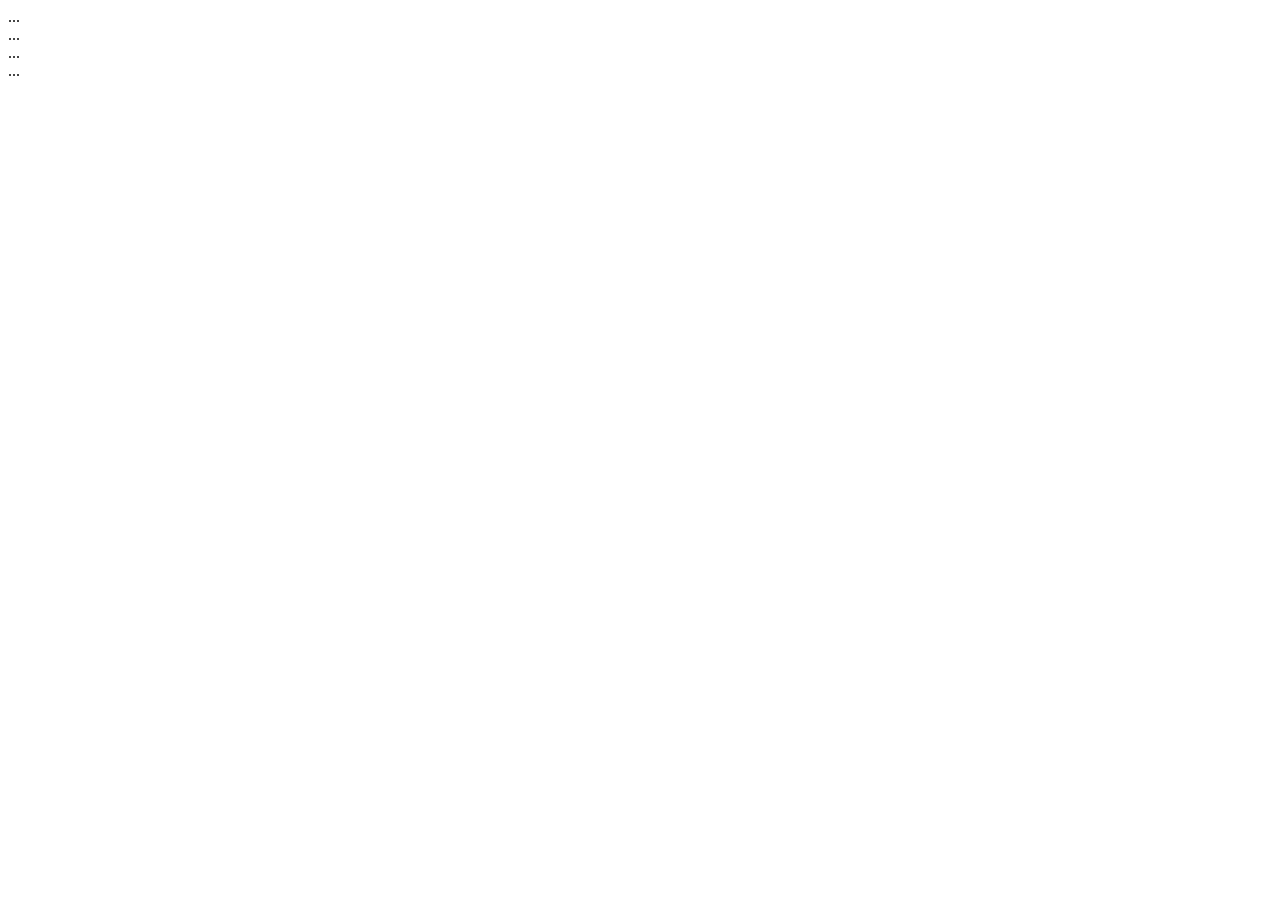
==== profile/index.html @ fd3a88df "added a index.html for the profile page." ====
<!DOCTYPE html>
<html lang="en">
<head>
    <meta charset="UTF-8">
    <meta name="viewport" content="width=device-width, initial-scale=1.0">
    <title>Profile</title>
</head>
<body>
    <header>
    <!-- same nav as every other page -->
    <div class="logo">...</div>
    <div class="searchBar">...</div>
    <nav class="main-nav">...</nav>
    <div class="auth-btns">...</div>
</header>

<main>


    <!-- Profile section-->
     <div class="profile-header">

        <div class="profile-banner">

        </div>
        
        

     </div>


</main>


</body>
</html>
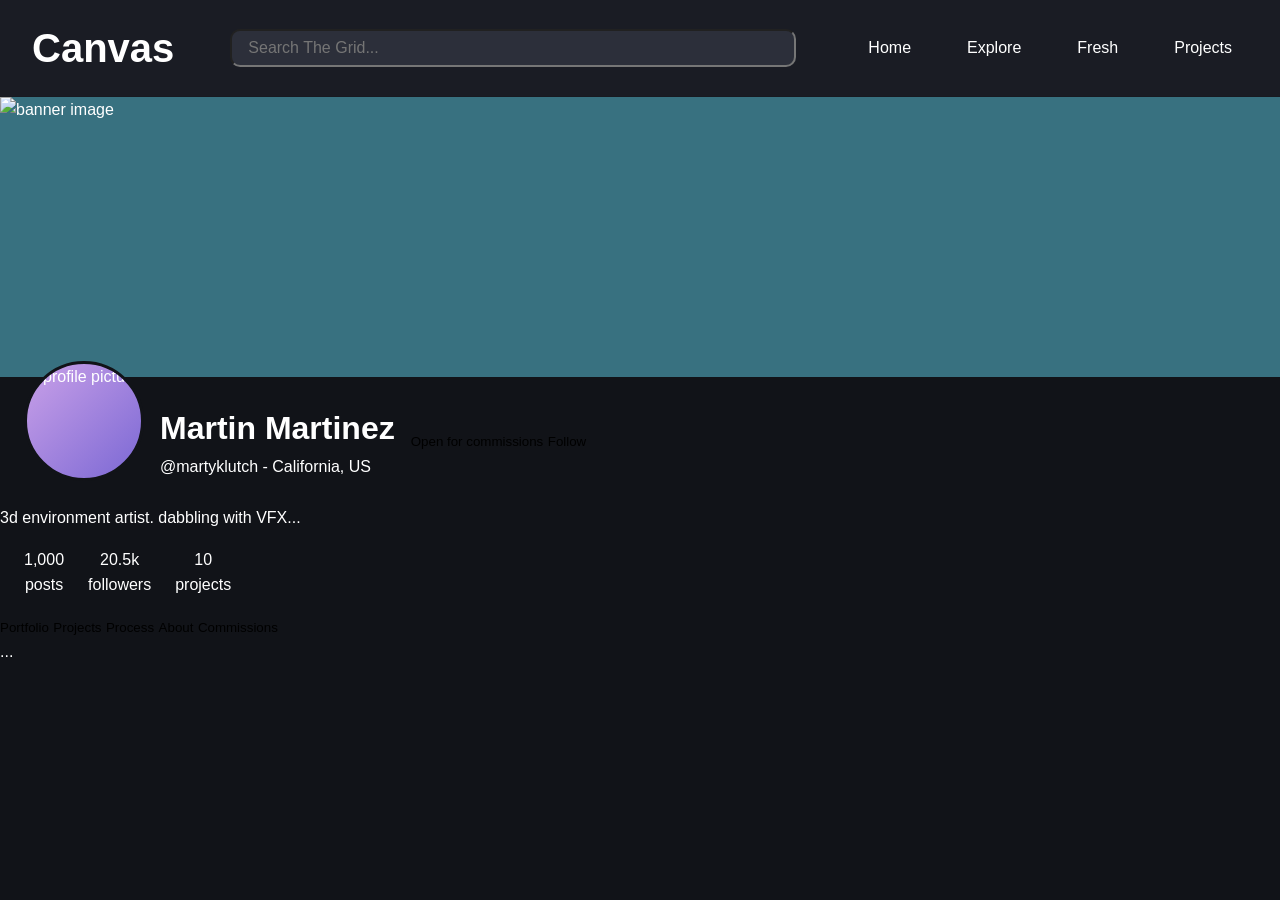
==== commit 216ff762: "added placeholders for name, handle, and location. placeholder for user photo and banner. formatted " ====
--- a/profile/index.html
+++ b/profile/index.html
@@ -4,29 +4,87 @@
     <meta charset="UTF-8">
     <meta name="viewport" content="width=device-width, initial-scale=1.0">
     <title>Profile</title>
+    <link rel="stylesheet" href="/css/style.css">
 </head>
 <body>
     <header>
-    <!-- same nav as every other page -->
-    <div class="logo">...</div>
-    <div class="searchBar">...</div>
-    <nav class="main-nav">...</nav>
-    <div class="auth-btns">...</div>
+        <!-- My Logo -->
+        <div class="logo">
+            <a href="index.html">Canvas</a>
+        </div>
+
+        <!-- Search Form -->
+
+        <div class= "searchBar">
+            <input class="search-input" type="text" name="search" placeholder="Search The Grid...">
+        </div>
+
+        <!-- Navigation Menu -->
+        <nav class="main-nav">
+            <ul>
+                <li><a href="#">Home</a></li>
+                <li><a href="#">Explore</a></li>
+                <li><a href="#">Fresh</a></li>
+                <li><a href="#">Projects</a></li> 
+            </ul>
+        </nav>
+
 </header>
 
 <main>
 
 
     <!-- Profile section-->
-     <div class="profile-header">
+    <div class="profile-header">
 
-        <div class="profile-banner">
+    <div class="profile-banner">
+        <img src="#" alt="banner image">
+    </div>
 
+    <div class="profile-info">
+        <img class="profile-avatar" src="#" alt="profile picture">
+        <div class="profile-details">
+            <h1>Martin Martinez</h1>
+            <p>@martyklutch - California, US</p>
         </div>
-        
-        
+        <div class="profile-actions">
+            <button class="btn-commission">Open for commissions</button>
+            <button class="btn-follow">Follow</button>
+        </div>
+    </div>
 
-     </div>
+    <div class="profile-bio">
+        <p>3d environment artist. dabbling with VFX...</p>
+    </div>
+
+    <div class="profile-stats">
+        <div class="stat">
+            <span class="stat-number">1,000</span>
+            <span class="stat-label">posts</span>
+        </div>
+        <div class="stat">
+            <span class="stat-number">20.5k</span>
+            <span class="stat-label">followers</span>
+        </div>
+        <div class="stat">
+            <span class="stat-number">10</span>
+            <span class="stat-label">projects</span>
+        </div>
+    </div>
+
+    <div class="profile-tabs">
+        <button class="tab active">Portfolio</button>
+        <button class="tab">Projects</button>
+        <button class="tab">Process</button>
+        <button class="tab">About</button>
+        <button class="tab">Commissions</button>
+    </div>
+
+</div>
+
+        <!-- Masonary Grid -->
+        <div class="grid" id="feed">...</div>
+
 
 
 </main>
--- a/css/style.css
+++ b/css/style.css
@@ -0,0 +1,353 @@
+/* ============================================
+   RESET
+   ============================================ */
+* {
+    margin: 0;
+    padding: 0;
+    box-sizing: border-box;
+}
+
+/* ============================================
+   VARIABLES
+   ============================================ */
+:root {
+    /* Colors */
+    --color-bg: #111318;
+    --color-surface: #1a1c24;
+    --color-tone1: #2C2F3A;
+    --color-border: rgba(0, 0, 0, 0.08);
+    --color-text-primary: #ffffff;
+    --color-text-secondary: #666666;
+    --color-text-muted: #aaaaaa;
+    --color-accent: #387180;
+    --color-gold: #f0c050;
+    --color-red: #A30B37;
+    --color-hover: #7798A6;
+
+    /* Typography */
+    --font-main: 'Inter', sans-serif;
+
+    /* Spacing */
+    --spacing-sm: 8px;
+    --spacing-md: 16px;
+    --spacing-lg: 24px;
+    --spacing-xl: 48px;
+
+    /* Border radius */
+    --radius-sm: 6px;
+    --radius-md: 10px;
+    --radius-lg: 16px;
+    --radius-pill: 9999px;
+
+}
+
+/* ============================================
+BASE / GLOBAL
+   ============================================ */
+body {
+    background-color: var(--color-bg);
+    color: var(--color-text-primary);
+    font-family: var(--font-main);
+    line-height: 1.6;
+}
+
+a {
+    text-decoration: none;
+    color: inherit;
+}
+
+img {
+    max-width: 100%;
+    display: block;
+}
+
+button {
+    cursor: pointer;
+    border: none;
+    background: none;
+    font-family: inherit;
+}
+
+ul {
+    list-style: none;
+}
+
+/* header styling */
+
+header {
+    display: flex;
+    align-items: center;
+    gap: 2rem;
+    padding: 1rem 2rem;
+    background-color: var(--color-surface);
+    border-bottom: 1px solid var(--color-border);
+}
+
+/* Logo */
+.logo a {
+    font-size: 2.5rem;
+    font-weight: bold;
+    color: var(--color-text-primary);
+}
+
+/* Navigation */
+.main-nav ul {
+    display: flex;
+    gap: var(--spacing-lg);
+    justify-content: space-between;
+}
+
+.main-nav a {
+    color: var(--color-text-primary);
+    font-weight: 500;
+    padding: var(--spacing-sm) var(--spacing-md);
+    transition: color 0.3s ease;
+}
+
+.main-nav a:hover {
+    color: var(--color-hover);
+}
+
+/* search bar */
+.searchBar {
+    flex: 1;
+    min-width: none;
+    margin: 0 var(--spacing-lg);
+    
+}
+
+.search-input {
+    width: 100%;
+    padding: var(--spacing-sm) var(--spacing-md);
+    background-color: var(--color-tone1);
+    color: var(--color-text-primary);
+    font-size: 16px;
+    border-radius: var(--radius-md);
+}
+
+.search-input:focus {
+    outline: none;
+    background-color: var(--color-tone1);
+    color: var(--color-text-primary);
+}
+
+/* Authentication Buttons */
+
+.auth-btns {
+    display: flex;
+    gap: var(--spacing-md);
+}
+
+.auth-btns a {
+    text-decoration: none;
+    color: var(--color-text-primary);
+    font-weight: 500;
+    padding: var(--spacing-sm) var(--spacing-md);
+    border-radius: var(--radius-pill);
+    background-color: var(--color-accent);
+    transition: background-color 0.3s ease, color 0.3s ease;
+}
+
+.btn-login, .btn-signup {
+    padding: var(--spacing-sm) var(--spacing-md);
+    border-radius: var(--radius-pill);
+    font-weight: 500;
+    background-color: var(--color-accent);
+    color: #fff;
+    transition: background-color 0.3s ease, color 0.3s ease;
+}
+
+.btn-login:hover, .btn-signup:hover {
+    background-color: var(--color-hover);
+    color: #fff;
+}
+
+/* --- filter options --- */
+
+.filter-options {
+    display: flex; 
+    min-width: none;
+    justify-content: space-evenly;
+    padding: var(--spacing-sm) var(--spacing-md);
+    gap: var(--spacing-md);
+    margin: var(--spacing-lg) 0;
+}
+
+.filter-btn {
+    padding: var(--spacing-sm) var(--spacing-md);
+    width: 100%;
+    border-radius: var(--radius-pill);
+    font-weight: 500;
+    background-color: var(--color-accent);
+    color: var(--color-text-primary);
+    border: 2.5px solid var(--color-border);
+    transition: background-color 0.3s ease, color 0.3s ease;
+}
+
+.filter-btn:hover {
+    background-color: var(--color-hover);
+    color: #fff;
+}   
+
+/* sign up form */
+
+.signup-form {
+    max-width: 400px;
+    margin: 0 auto;
+    padding: var(--spacing-lg);
+    background-color: var(--color-surface);
+    border-radius: var(--radius-lg);
+    box-shadow: 0 4px 12px rgba(0, 0, 0, 0.1);
+}
+
+.signup-form input {
+        width: 100%;
+        padding: 12px;
+        margin-bottom: 15px;
+        border: 1px solid #ccc;
+        border-radius: 6px;
+        font-size: 14px;
+        box-sizing: border-box;
+}
+
+.signup-form button {
+    width: 100%;
+    padding: 12px;
+    background-color: var(--color-accent);
+    color: white;
+    border: none;
+    border-radius: 6px;
+    font-size: 16px;
+    cursor: pointer;
+}
+
+.signup-form button:hover {
+    background-color: var(--color-hover);
+}
+
+.signup-container h2,
+.signup-container p {
+    text-align: center;
+    margin-bottom: var(--spacing-lg);
+}
+
+/* log in here */
+
+.login-link {
+    text-align: center;
+    margin-top: var(--spacing-md);
+}
+
+.login-link a {
+    color: var(--color-accent);
+    font-weight: 500;
+    text-decoration: underline;
+    gap: var(--spacing-sm);
+}
+
+/* -- login form -- */
+
+.login-form {
+    max-width: 400px;
+    margin: 0 auto;
+    padding: var(--spacing-lg);
+    background-color: var(--color-surface);
+    border-radius: var(--radius-lg);
+    box-shadow: 0 4px 12px rgba(0, 0, 0, 0.1);
+}
+
+.login-form input {
+        width: 100%;
+        padding: 12px;
+        margin-bottom: 15px;
+        border: 1px solid #ccc;
+        border-radius: 6px;
+        font-size: 14px;
+        box-sizing: border-box;
+}
+
+.login-form button {
+    width: 100%;
+    padding: 12px;
+    background-color: var(--color-accent);
+    color: white;
+    border: none;
+    border-radius: 6px;
+    font-size: 16px;
+    cursor: pointer;
+}
+
+.login-form button:hover {
+    background-color: var(--color-hover);
+}
+
+.forgot-password {
+    color: var(--color-accent);
+    font-weight: 500;
+    text-decoration: underline;
+    display: block;
+    margin-bottom: var(--spacing-md);
+}
+
+.login-container h2,
+.login-container p {
+    text-align: center;
+    margin-top: var(--spacing-lg);
+    margin-bottom: var(--spacing-lg);
+}
+
+.signup-link {
+    text-align: center;
+    margin-top: var(--spacing-md);
+}
+
+.signup-link a {
+    color: var(--color-accent);
+    font-weight: 500;
+    text-decoration: underline;
+    display: block;
+    margin-top: var(--spacing-md);
+    gap: var(--spacing-sm);
+    
+}
+
+/* Profile Layout */
+
+.profile-avatar {
+    width: 120px;
+    height: 120px;
+    border-radius: 50%;
+    margin-top: -40px;
+    border: 3px solid var(--color-bg);
+    background: #7b68d4;
+
+    display: block;
+    background: linear-gradient(135deg, #c9a0e8, #7b68d4);
+}
+
+.profile-banner {
+    background: var(--color-accent);
+    height: 280px;
+    width: 100%;
+} 
+.profile-info {
+    display: flex;
+    align-items: center;
+    gap: var(--spacing-md);
+    padding: var(--spacing-lg);
+}
+/* Stats Layout */ 
+
+/* 2. gap on stats is 2px — way too tight, increase it */
+.profile-stats {
+    display: flex;
+    flex-direction: row;
+    gap: var(--spacing-lg);
+    padding: var(--spacing-md) var(--spacing-lg);
+}
+
+.stat {
+    display: flex;
+    flex-direction: column;
+    align-items: center;
+}
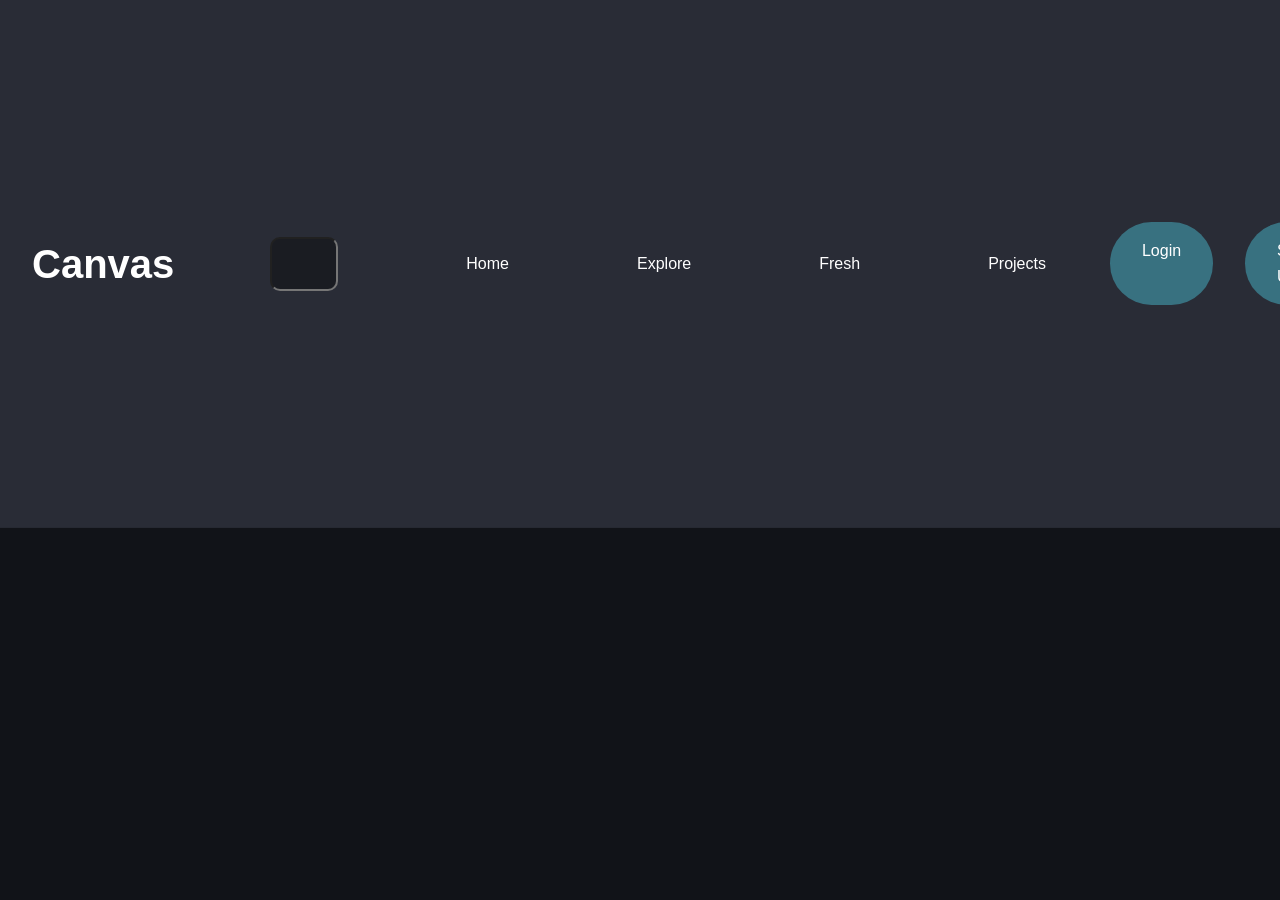
==== commit d0433acc: "restructuring the profile page to better align with design concept" ====
--- a/profile/index.html
+++ b/profile/index.html
@@ -6,7 +6,7 @@
     <title>Profile</title>
     <link rel="stylesheet" href="/css/style.css">
 </head>
-<body>
+<body class="detail-view">
     <header>
         <!-- My Logo -->
         <div class="logo">
@@ -29,7 +29,11 @@
             </ul>
         </nav>
 
-</header>
+        <div class="auth-btns">
+            <a href="login/index.html" class="btn-login">Login</a>
+            <a href="signup/index.html" class="btn-signup">Sign Up</a>
+
+        </div>
 
 <main>
 
@@ -37,12 +41,10 @@
     <!-- Profile section-->
     <div class="profile-header">
 
-    <div class="profile-banner">
-        <img src="#" alt="banner image">
-    </div>
+    <div class="profile-banner"></div>
 
     <div class="profile-info">
-        <img class="profile-avatar" src="#" alt="profile picture">
+        <img class="profile-avatar" src="" alt="profile picture">
         <div class="profile-details">
             <h1>Martin Martinez</h1>
             <p>@martyklutch - California, US</p>
@@ -53,22 +55,23 @@
         </div>
     </div>
 
-    <div class="profile-bio">
-        <p>3d environment artist. dabbling with VFX...</p>
-    </div>
-
-    <div class="profile-stats">
-        <div class="stat">
-            <span class="stat-number">1,000</span>
-            <span class="stat-label">posts</span>
+    <div class="profile-meta">
+        <div class="profile-bio">
+            <p>3d environment artist. dabbling with VFX...</p>
         </div>
-        <div class="stat">
-            <span class="stat-number">20.5k</span>
-            <span class="stat-label">followers</span>
-        </div>
-        <div class="stat">
-            <span class="stat-number">10</span>
-            <span class="stat-label">projects</span>
+        <div class="profile-stats">
+            <div class="stat">
+                <span class="stat-number">1,000</span>
+                <span class="stat-label">posts</span>
+            </div>
+            <div class="stat">
+                <span class="stat-number">20.5k</span>
+                <span class="stat-label">followers</span>
+            </div>
+            <div class="stat">
+                <span class="stat-number">10</span>
+                <span class="stat-label">projects</span>
+            </div>
         </div>
     </div>
 
--- a/css/style.css
+++ b/css/style.css
@@ -1,5 +1,5 @@
 /* ============================================
-   RESET
+RESET
    ============================================ */
 * {
     margin: 0;
@@ -8,16 +8,20 @@
 }
 
 /* ============================================
-   VARIABLES
+VARIABLES
    ============================================ */
 :root {
     /* Colors */
     --color-bg: #111318;
-    --color-surface: #1a1c24;
+    --color-surface: #292c36;
+    --color-surface2: #1a1c22;
     --color-tone1: #2C2F3A;
+
     --color-border: rgba(0, 0, 0, 0.08);
+
     --color-text-primary: #ffffff;
     --color-text-secondary: #666666;
+
     --color-text-muted: #aaaaaa;
     --color-accent: #387180;
     --color-gold: #f0c050;
@@ -28,10 +32,10 @@
     --font-main: 'Inter', sans-serif;
 
     /* Spacing */
-    --spacing-sm: 8px;
-    --spacing-md: 16px;
-    --spacing-lg: 24px;
-    --spacing-xl: 48px;
+    --spacing-sm: 1rem;
+    --spacing-md: 2rem;
+    --spacing-lg: 4rem;
+    --spacing-xl: 8rem;
 
     /* Border radius */
     --radius-sm: 6px;
@@ -119,7 +123,7 @@
 .search-input {
     width: 100%;
     padding: var(--spacing-sm) var(--spacing-md);
-    background-color: var(--color-tone1);
+    background-color: var(--color-surface2);
     color: var(--color-text-primary);
     font-size: 16px;
     border-radius: var(--radius-md);
@@ -197,7 +201,7 @@
     padding: var(--spacing-lg);
     background-color: var(--color-surface);
     border-radius: var(--radius-lg);
-    box-shadow: 0 4px 12px rgba(0, 0, 0, 0.1);
+    box-shadow: 0 4px 12px rgba(0, 0, 0, 0.8);
 }
 
 .signup-form input {
@@ -210,6 +214,10 @@
         box-sizing: border-box;
 }
 
+input[type="date"]::-webkit-datetime-edit {
+    color: var(--color-text-secondary);
+}
+
 .signup-form button {
     width: 100%;
     padding: 12px;
@@ -258,7 +266,7 @@
 
 .login-form input {
         width: 100%;
-        padding: 12px;
+        padding: var(--spacing-sm);
         margin-bottom: 15px;
         border: 1px solid #ccc;
         border-radius: 6px;
@@ -296,6 +304,9 @@
     margin-bottom: var(--spacing-lg);
 }
 
+
+/* sign up layout */
+
 .signup-link {
     text-align: center;
     margin-top: var(--spacing-md);
@@ -305,49 +316,12 @@
     color: var(--color-accent);
     font-weight: 500;
     text-decoration: underline;
-    display: block;
-    margin-top: var(--spacing-md);
-    gap: var(--spacing-sm);
     
 }
 
 /* Profile Layout */
 
-.profile-avatar {
-    width: 120px;
-    height: 120px;
-    border-radius: 50%;
-    margin-top: -40px;
-    border: 3px solid var(--color-bg);
-    background: #7b68d4;
-
-    display: block;
-    background: linear-gradient(135deg, #c9a0e8, #7b68d4);
-}
-
 .profile-banner {
-    background: var(--color-accent);
-    height: 280px;
-    width: 100%;
-} 
-.profile-info {
-    display: flex;
-    align-items: center;
-    gap: var(--spacing-md);
-    padding: var(--spacing-lg);
-}
-/* Stats Layout */ 
-
-/* 2. gap on stats is 2px — way too tight, increase it */
-.profile-stats {
-    display: flex;
-    flex-direction: row;
-    gap: var(--spacing-lg);
-    padding: var(--spacing-md) var(--spacing-lg);
-}
-
-.stat {
-    display: flex;
-    flex-direction: column;
-    align-items: center;
+    background-color: var(--color-accent);
+    background-size: cover;
 }
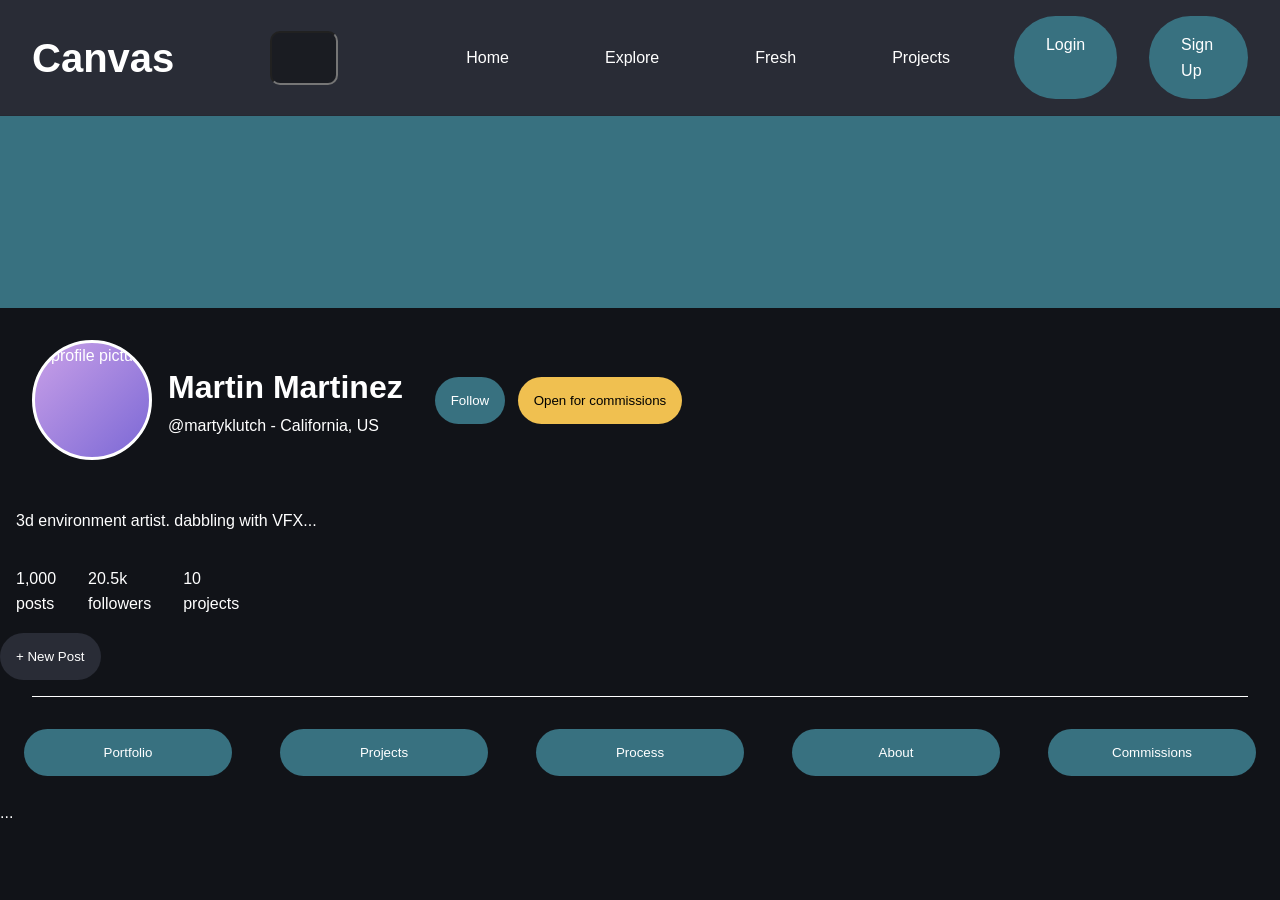
==== commit d5714f24: "restructured profile page. added buttons and hover animations for the buttons on profile page except" ====
--- a/profile/index.html
+++ b/profile/index.html
@@ -35,6 +35,8 @@
 
         </div>
 
+    </header>
+
 <main>
 
 
@@ -50,8 +52,8 @@
             <p>@martyklutch - California, US</p>
         </div>
         <div class="profile-actions">
+            <button class="btn-follow">Follow</button>
             <button class="btn-commission">Open for commissions</button>
-            <button class="btn-follow">Follow</button>
         </div>
     </div>
 
@@ -75,6 +77,12 @@
         </div>
     </div>
 
+    <div>
+        <button class="new-post"> + New Post </button>
+    </div>
+
+    <hr class="divider"></hr>
+
     <div class="profile-tabs">
         <button class="tab active">Portfolio</button>
         <button class="tab">Projects</button>
--- a/css/style.css
+++ b/css/style.css
@@ -27,6 +27,7 @@
     --color-gold: #f0c050;
     --color-red: #A30B37;
     --color-hover: #7798A6;
+    --color-lightgold: #FFCB77;
 
     /* Typography */
     --font-main: 'Inter', sans-serif;
@@ -97,7 +98,7 @@
 /* Navigation */
 .main-nav ul {
     display: flex;
-    gap: var(--spacing-lg);
+    gap: var(--spacing-md);
     justify-content: space-between;
 }
 
@@ -152,12 +153,14 @@
     transition: background-color 0.3s ease, color 0.3s ease;
 }
 
+/* Sign up btn and Log in btn */
+
 .btn-login, .btn-signup {
     padding: var(--spacing-sm) var(--spacing-md);
     border-radius: var(--radius-pill);
     font-weight: 500;
     background-color: var(--color-accent);
-    color: #fff;
+    color: var(--color-hover);
     transition: background-color 0.3s ease, color 0.3s ease;
 }
 
@@ -220,11 +223,12 @@
 
 .signup-form button {
     width: 100%;
-    padding: 12px;
+    padding: var(--spacing-sm);
+    margin-top: var(--spacing-md);
     background-color: var(--color-accent);
     color: white;
     border: none;
-    border-radius: 6px;
+    border-radius: var(--radius-sm);
     font-size: 16px;
     cursor: pointer;
 }
@@ -236,7 +240,7 @@
 .signup-container h2,
 .signup-container p {
     text-align: center;
-    margin-bottom: var(--spacing-lg);
+    margin: var(--spacing-lg);
 }
 
 /* log in here */
@@ -319,9 +323,126 @@
     
 }
 
+
 /* Profile Layout */
 
+/* .profile-header {
+    display: grid;
+    grid-template-columns: 1fr 1fr;
+}
+.profile-banner { grid-column: 1 / -1; }  
+.profile-info   { grid-column: 1 / -1; }  
+.profile-bio    { grid-column: 1; }        
+.profile-stats  { grid-column: 2; }        
+.profile-tabs   { grid-column: 1 / -1; }  full width */
+
 .profile-banner {
-    background-color: var(--color-accent);
-    background-size: cover;
+    height: 12rem;
+    background: var(--color-accent);
+}
+
+.profile-avatar {
+    width: 120px;
+    height: 120px;
+    border-radius: 50%;
+    border: 3px solid var(--color-bg);
+    border-color: white;
+    background: linear-gradient(135deg, #c9a0e8, #7b68d5);
+}
+
+.profile-info {
+    display: flex;
+    align-items: center;
+    margin: 2rem;
+}
+
+.profile-details {
+    margin: 1rem;
+}
+
+.btn-follow {
+    background: var(--color-accent);
+    color: var(--color-text-primary);
+    border-radius: var(--radius-pill);
+    padding: 1rem;
+}
+
+
+.btn-commission {
+    background: var(--color-gold);
+    border-radius: var(--radius-pill);
+    padding: 1rem;
+    margin: 0.5rem;
+}
+
+.btn-follow:hover {
+    background-color: var(--color-hover);
+}
+
+.btn-commission:hover {
+    background-color: var(--color-lightgold);
+}
+
+
+.profile-actions {
+    margin: 1rem;
+}
+
+
+.profile-bio {
+    display: grid;
+    grid-template-rows: 1fr;
+    padding: 1rem;
+}
+
+.profile-stats {
+    display: flex;
+    flex-direction: row;
+    align-items: flex-start;
+    gap: var(--spacing-md);
+    padding: 1rem;
+}
+
+.stat {
+    display: flex;
+    flex-direction: column;
+}
+
+.new-post {
+    display: flex;
+    background-color: var(--color-surface);
+    border-radius: var(--radius-pill);
+    padding: 1rem;
+    color: var(--color-text-primary);
+}
+
+.profile-tabs {
+    display: flex;
+    flex-direction: row;
+    align-items: center;
+    gap: var(--spacing-sm);
+    margin: 0.5rem;
+}
+
+.tab {
+    display: flex;
+    justify-content: center;
+    width: 100%;
+    text-align: center;
+    color: var(--color-text-primary);
+    background-color: var(--color-accent);
+    padding: 1rem;
+    border-radius: var(--radius-pill);
+    margin: 1rem;
+}
+
+.profile-tabs :hover {
+    background-color: var(--color-hover);
+}
+
+
+.divider {
+    border: none;
+    border-top: 1px solid white;
+    margin: 1rem 2rem;
 }
